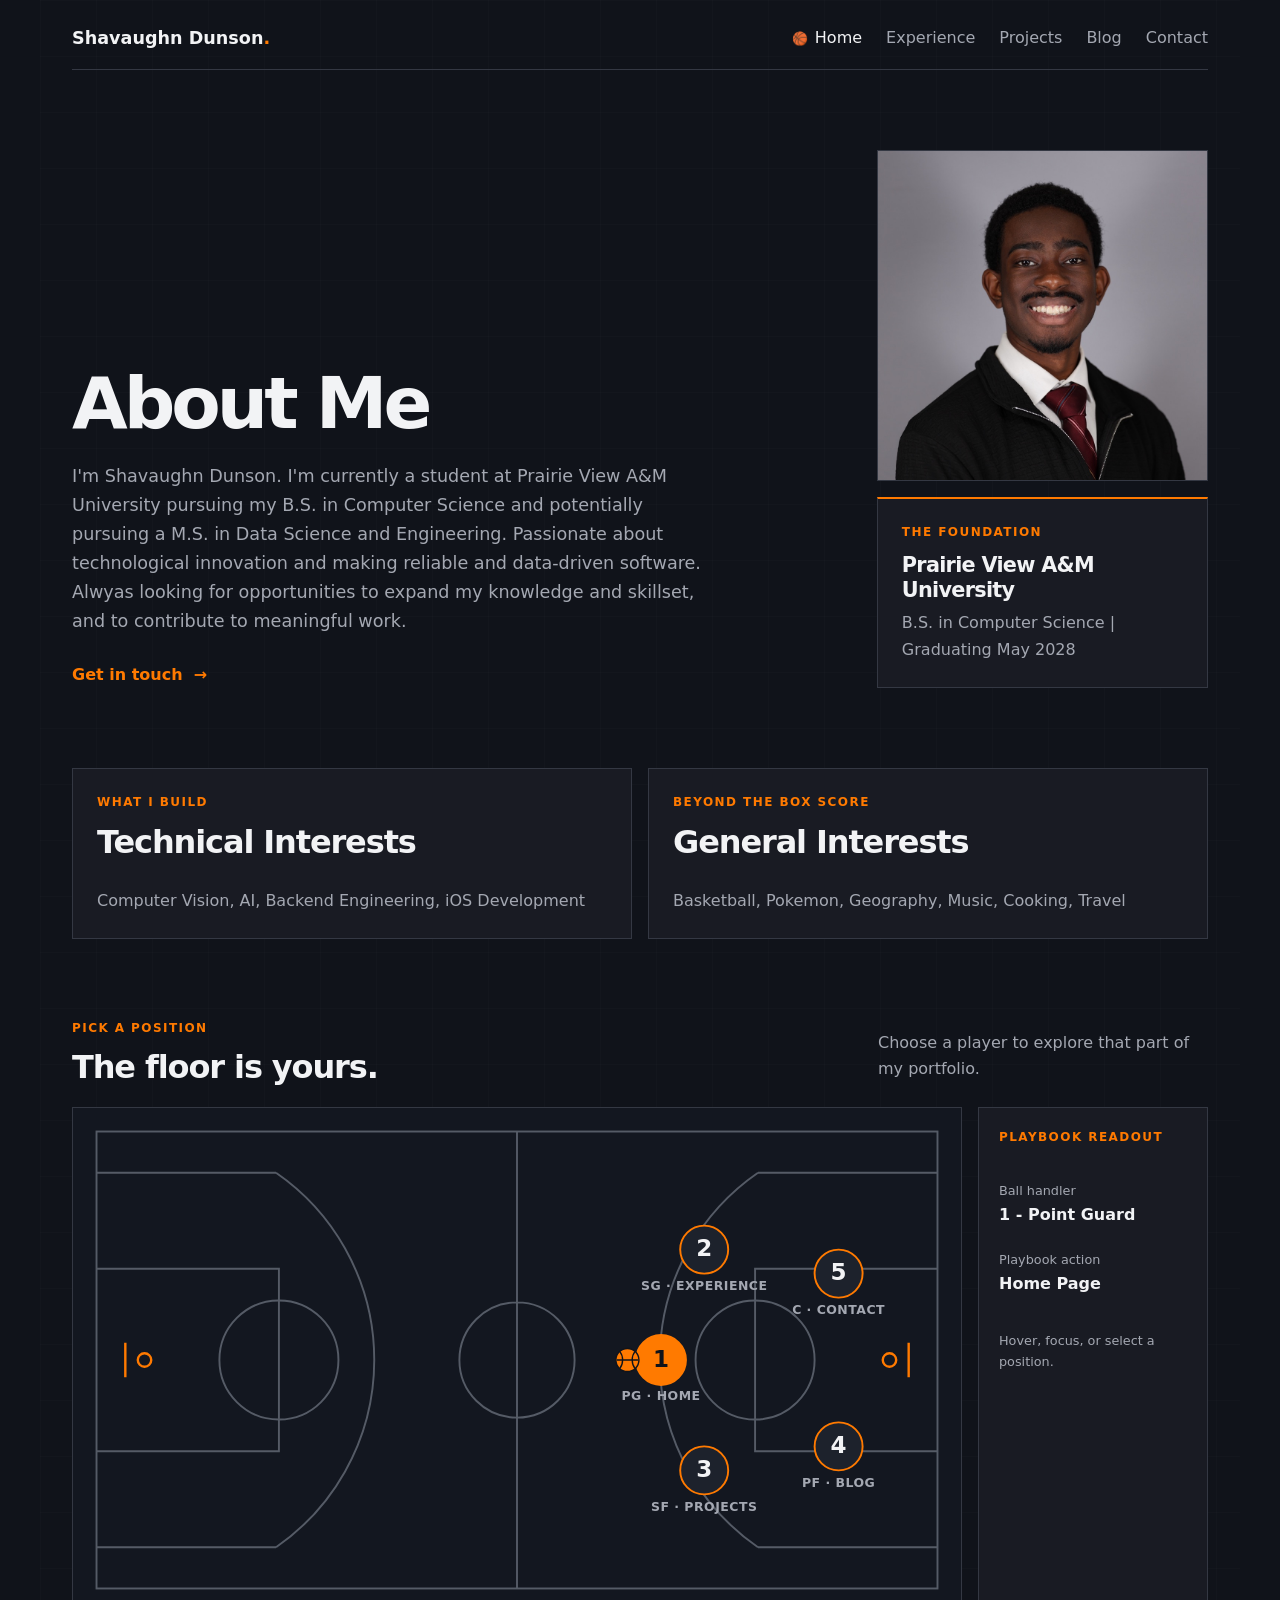
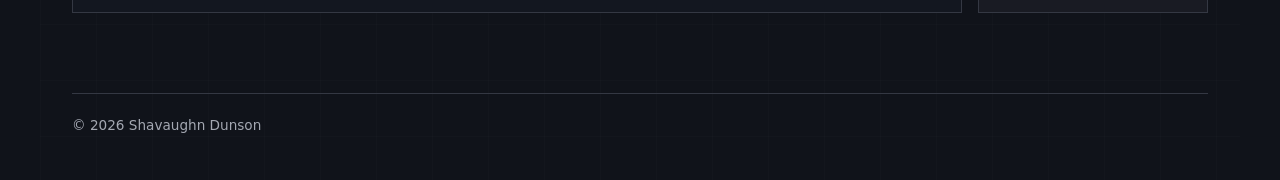
==== index.html @ 68ca3cb1 "Initial" ====
<!DOCTYPE html>
<html lang="en">
<head>
	<meta charset="UTF-8">
	<meta name="viewport" content="width=device-width, initial-scale=1.0">
	<meta name="description" content="The personal website of Shavaughn Dunson.">
	<title>Shavaughn Dunson | Home</title>
	<link rel="stylesheet" href="styles.css">
</head>
<body>
	<header class="site-header">
		<a class="site-name" href="index.html">Shavaughn Dunson<span>.</span></a>
		<nav aria-label="Main navigation">
			<a href="index.html" aria-current="page">Home</a>
			<a href="experience.html">Experience</a>
			<a href="projects.html">Projects</a>
			<a href="blog.html">Blog</a>
			<a href="contact.html">Contact</a>
		</nav>
	</header>

	<main>
		<section class="home-intro" aria-labelledby="intro-heading">
			<div class="intro-copy">
				<h1 id="intro-heading">About Me</h1>
				<p>I'm Shavaughn Dunson. I'm currently a student at Prairie View A&amp;M University pursuing my B.S. in Computer Science and potentially pursuing a M.S. in Data Science and Engineering. Passionate about technological innovation and making reliable and data-driven software. Alwyas looking for opportunities to expand my knowledge and skillset, and to contribute to meaningful work.</p>
				<a class="text-link" href="contact.html">Get in touch <span aria-hidden="true">→</span></a>
			</div>
			<div class="intro-aside">
				<img class="headshot" src="images/headshot.jpeg" alt="Portrait of Shavaughn Dunson">
				<aside class="education-card" aria-label="Education">
					<p class="eyebrow">The foundation</p>
					<h2>Prairie View A&amp;M University</h2>
					<p>B.S. in Computer Science | Graduating May 2028
                    </p>
				</aside>
			</div>
		</section>

		<section class="home-columns" aria-label="About and interests">
			<article>
				<p class="eyebrow">What I Build</p>
				<h2>Technical Interests</h2>
				<p>
					Computer Vision, AI, Backend Engineering, iOS Development
				</p>
			</article>
			<article>
				<p class="eyebrow">Beyond the Box Score</p>
				<h2>General Interests</h2>
				<p>
					Basketball, Pokemon, Geography, Music, Cooking, Travel
				</p>
			</article>
		</section>

		<section class="home-court-section" aria-labelledby="court-heading">
			<div class="section-heading">
				<div>
					<p class="eyebrow">Pick a position</p>
					<h2 id="court-heading">The floor is yours.</h2>
				</div>
				<p>Choose a player to explore that part of my portfolio.</p>
			</div>

			<div class="court-layout">
				<div class="court-frame">
					<svg class="court" viewBox="0 0 900 500" role="group" aria-labelledby="court-title court-description">
						<title id="court-title">Five-position basketball court navigation</title>
						<desc id="court-description">A full basketball court with sidelines, baselines, baskets, keys, free-throw circles, three-point lines, and center circle. Select a numbered player to visit a page.</desc>
						<rect class="court-boundary" x="12" y="12" width="876" height="476"/>
						<path class="court-line" d="M450 12v476 M450 190a60 60 0 1 0 0 120a60 60 0 1 0 0-120"/>
						<path class="court-line" d="M12 155h190v190H12 M888 155H698v190h190"/>
						<circle class="court-line" cx="202" cy="250" r="62"/>
						<circle class="court-line" cx="698" cy="250" r="62"/>
						<path class="court-line" d="M12 55h187 M12 445h187 M701 55h187 M701 445h187"/>
						<path class="court-line" d="M199 55a237 237 0 0 1 0 390 M701 55a237 237 0 0 0 0 390"/>
						<path class="court-hoop" d="M42 232v36 M858 232v36"/>
						<circle class="court-hoop" cx="62" cy="250" r="7"/>
						<circle class="court-hoop" cx="838" cy="250" r="7"/>

						<a class="court-position" href="index.html" data-position="1" data-role="Point Guard" data-destination="Home Page" data-ball-x="565" data-ball-y="250" aria-label="1, Point Guard, Home Page">
							<circle class="position-ring" cx="600" cy="250" r="25"/>
							<text x="600" y="257">1</text>
							<text class="position-label" x="600" y="292">PG · HOME</text>
						</a>
						<a class="court-position" href="experience.html" data-position="2" data-role="Shooting Guard" data-destination="Experience Page" data-ball-x="605" data-ball-y="135" aria-label="2, Shooting Guard, Experience Page">
							<circle class="position-ring" cx="645" cy="135" r="25"/>
							<text x="645" y="142">2</text>
							<text class="position-label" x="645" y="177">SG · EXPERIENCE</text>
						</a>
						<a class="court-position" href="projects.html" data-position="3" data-role="Small Forward" data-destination="Projects Page" data-ball-x="605" data-ball-y="365" aria-label="3, Small Forward, Projects Page">
							<circle class="position-ring" cx="645" cy="365" r="25"/>
							<text x="645" y="372">3</text>
							<text class="position-label" x="645" y="407">SF · PROJECTS</text>
						</a>
						<a class="court-position" href="blog.html" data-position="4" data-role="Power Forward" data-destination="Blog Page" data-ball-x="745" data-ball-y="340" aria-label="4, Power Forward, Blog Page">
							<circle class="position-ring" cx="785" cy="340" r="25"/>
							<text x="785" y="347">4</text>
							<text class="position-label" x="785" y="382">PF · BLOG</text>
						</a>
						<a class="court-position" href="contact.html" data-position="5" data-role="Center" data-destination="Contact Page" data-ball-x="745" data-ball-y="160" aria-label="5, Center, Contact Page">
							<circle class="position-ring" cx="785" cy="160" r="25"/>
							<text x="785" y="167">5</text>
							<text class="position-label" x="785" y="202">C · CONTACT</text>
						</a>

						<g id="court-ball" class="court-ball" transform="translate(565 250)" aria-hidden="true">
							<circle r="12"/>
							<path d="M-8-9c4 5 4 13 0 18M8-9c-4 5-4 13 0 18M-11 0h22"/>
						</g>
					</svg>
				</div>
				<aside class="playbook" aria-live="polite">
					<p class="eyebrow">Playbook readout</p>
					<p class="readout-label">Ball handler</p>
					<p id="ball-handler" class="readout-value">1 - Point Guard</p>
					<p class="readout-label">Playbook action</p>
					<p id="playbook-action" class="readout-value">Home Page</p>
					<p class="playbook-hint">Hover, focus, or select a position.</p>
				</aside>
			</div>
		</section>

	</main>

	<footer>
		<p>&copy; 2026 Shavaughn Dunson</p>
	</footer>
	<script src="court.js"></script>
</body>
</html>
---- styles.css ----
:root {
	color-scheme: dark;
	font: 16px/1.65 "Space Grotesk", Inter, system-ui, sans-serif;
	background: #10131a;
	color: #f2f3f5;
	--background: #10131a;
	--panel: #191b23;
	--panel-raised: #20232d;
	--text: #f2f3f5;
	--muted: #a4a8b2;
	--line: #343843;
	--accent: #ff7a00;
}

* {
	box-sizing: border-box;
}

body {
	max-width: 1200px;
	margin: 0 auto;
	padding: 1.5rem 2rem;
	background-image:
		linear-gradient(rgba(255, 255, 255, .012) 1px, transparent 1px),
		linear-gradient(90deg, rgba(255, 255, 255, .012) 1px, transparent 1px);
	background-size: 56px 56px;
}

a {
	color: var(--accent);
}

a:hover {
	color: #ffb268;
}

.site-header {
	display: flex;
	flex-wrap: wrap;
	align-items: center;
	justify-content: space-between;
	gap: 1rem;
	margin-bottom: 4rem;
	padding-bottom: 1rem;
	border-bottom: 1px solid var(--line);
}

.site-name {
	color: var(--text);
	font-size: 1.1rem;
	font-weight: 700;
	text-decoration: none;
}

.site-name span {
	color: var(--accent);
}

nav {
	display: flex;
	flex-wrap: wrap;
	gap: .5rem 1.5rem;
}

nav a {
	color: var(--muted);
	text-decoration: none;
}

nav a:hover,
nav a[aria-current="page"] {
	color: var(--text);
}

nav a[aria-current="page"]::before {
	content: "🏀";
	display: inline-block;
	margin-right: .4rem;
	font-size: .8em;
}

h1,
h2,
h3,
p {
	margin-top: 0;
}

h1,
h2,
h3 {
	line-height: 1.2;
}

h1 {
	margin-bottom: 1rem;
	font-size: clamp(2.4rem, 6vw, 4.5rem);
	letter-spacing: -.055em;
}

h2 {
	font-size: clamp(1.5rem, 3vw, 2rem);
	letter-spacing: -.035em;
}

main > section {
	margin-top: 5rem;
}

.home-intro {
	display: grid;
	grid-template-columns: minmax(0, 1.6fr) minmax(220px, .7fr);
	gap: 3rem;
	align-items: end;
}

.intro-copy > p:not(.eyebrow) {
	max-width: 650px;
	color: var(--muted);
	font-size: 1.1rem;
}

.eyebrow {
	margin-bottom: .6rem;
	color: var(--accent);
	font-size: .75rem;
	font-weight: 700;
	letter-spacing: .12em;
	text-transform: uppercase;
}

.education-card,
.playbook,
.content-card,
.post-link,
.home-columns article {
	border: 1px solid var(--line);
	background: var(--panel);
}

.education-card {
	padding: 1.5rem;
	border-top: 2px solid var(--accent);
}

.intro-aside {
	display: grid;
	gap: 1rem;
}

.headshot {
	display: block;
	width: 100%;
	aspect-ratio: 1;
	max-width: 340px;
	border: 1px solid var(--line);
	object-fit: cover;
}

.education-card h2 {
	margin-bottom: .5rem;
	font-size: 1.3rem;
}

.education-card p:last-child {
	margin-bottom: 0;
	color: var(--muted);
}

.text-link {
	display: inline-block;
	margin-top: .5rem;
	font-weight: 700;
	text-decoration: none;
}

.text-link span {
	margin-left: .35rem;
}

.section-heading {
	display: flex;
	flex-wrap: wrap;
	align-items: end;
	justify-content: space-between;
	gap: .5rem 2rem;
	margin-bottom: 1.25rem;
}

.section-heading h2 {
	margin-bottom: 0;
}

.section-heading > p {
	max-width: 330px;
	margin-bottom: .25rem;
	color: var(--muted);
}

.court-layout {
	display: grid;
	grid-template-columns: minmax(0, 1fr) 230px;
	gap: 1rem;
	align-items: stretch;
}

.court-frame {
	min-width: 0;
	padding: .75rem;
	overflow: hidden;
	border: 1px solid var(--line);
	background: #131720;
}

.court {
	display: block;
	width: 100%;
	height: auto;
}

.court-boundary,
.court-line {
	fill: none;
	stroke: #555b66;
	stroke-width: 2;
}

.court-hoop {
	fill: none;
	stroke: var(--accent);
	stroke-width: 2.5;
}

.court-position {
	cursor: pointer;
	outline: none;
	text-decoration: none;
}

.position-ring {
	fill: #1d222c;
	stroke: var(--accent);
	stroke-width: 2;
	transition: fill .15s ease, stroke-width .15s ease;
}

.court-position > text {
	fill: var(--text);
	font-family: inherit;
	font-size: 24px;
	font-weight: 700;
	text-anchor: middle;
}

.court-position .position-label {
	fill: var(--muted);
	font-size: 13px;
	font-weight: 700;
	letter-spacing: .5px;
}

.court-position:hover .position-ring,
.court-position:focus .position-ring,
.court-position.is-active .position-ring {
	fill: var(--accent);
	stroke-width: 4;
}

.court-position:hover > text:not(.position-label),
.court-position:focus > text:not(.position-label),
.court-position.is-active > text:not(.position-label) {
	fill: #10131a;
}

.court-position:focus .position-label,
.court-position:hover .position-label {
	fill: var(--text);
}

.court-ball {
	pointer-events: none;
	transition: transform .25s ease;
}

.court-ball circle {
	fill: var(--accent);
	stroke: #10131a;
	stroke-width: 1.5;
}

.court-ball path {
	fill: none;
	stroke: #10131a;
	stroke-width: 1.4;
}

.playbook {
	align-self: stretch;
	padding: 1.25rem;
}

.playbook .eyebrow {
	margin-bottom: 2rem;
}

.readout-label {
	margin-bottom: .1rem;
	color: var(--muted);
	font-size: .8rem;
}

.readout-value {
	margin-bottom: 1.25rem;
	font-weight: 700;
}

.playbook-hint {
	margin: 2rem 0 0;
	color: var(--muted);
	font-size: .8rem;
}

.home-columns {
	display: grid;
	grid-template-columns: repeat(2, minmax(0, 1fr));
	gap: 1rem;
}

.home-columns article {
	padding: 1.5rem;
}

.home-columns article > p:last-child {
	margin-bottom: 0;
	color: var(--muted);
}

.page-heading {
	max-width: 720px;
	margin-bottom: 2.5rem;
}

.page-heading > p:last-child {
	color: var(--muted);
}

.content-card {
	margin: 1.25rem 0;
	padding: 1.5rem;
}

.content-card h2 {
	margin-bottom: .5rem;
}

.content-card h3 {
	margin: 1.5rem 0 .75rem;
	font-size: 1rem;
}

.muted {
	color: var(--muted);
}

.tag-list {
	display: flex;
	flex-wrap: wrap;
	gap: .5rem;
	margin: 0;
	padding: 0;
	list-style: none;
}

.tag-list li {
	padding: .2rem .65rem;
	border: 1px solid #57504b;
	border-radius: 3px;
	color: #ffc184;
	font-size: .85rem;
}

.project-list,
.post-list {
	display: grid;
	gap: 1rem;
}

.project-card:has(.project-image) {
	display: grid;
	grid-template-columns: minmax(180px, .75fr) minmax(0, 1.5fr);
	gap: 1.5rem;
	align-items: start;
}

.project-image {
	display: block;
	width: 100%;
	height: auto;
	border: 1px solid var(--line);
	object-fit: cover;
}

.media-placeholder {
	display: grid;
	min-height: 170px;
	place-items: center;
	border: 1px dashed #555b66;
	background:
		linear-gradient(transparent 49.5%, #343843 49.5%, #343843 50.5%, transparent 50.5%),
		linear-gradient(90deg, transparent 49.5%, #343843 49.5%, #343843 50.5%, transparent 50.5%),
		#151922;
	color: var(--muted);
	text-align: center;
}

.project-meta {
	margin-bottom: .75rem;
	color: var(--muted);
	font-size: .85rem;
}

.project-links {
	display: flex;
	flex-wrap: wrap;
	gap: 1rem;
	margin: 1.25rem 0 0;
}

.post-link {
	display: block;
	padding: 1.5rem;
	color: var(--text);
	text-decoration: none;
	transition: border-color .15s ease, transform .15s ease;
}

.post-link:hover {
	transform: translateX(4px);
	border-color: var(--accent);
	color: var(--text);
}

.post-link h2 {
	margin-bottom: .5rem;
	font-size: 1.3rem;
}

.post-date {
	display: block;
	margin-bottom: .5rem;
	color: var(--muted);
	font-size: .85rem;
}

.post-link p {
	margin-bottom: 0;
	color: var(--muted);
}

.back-link {
	display: inline-block;
	margin-bottom: 2rem;
	text-decoration: none;
}

.article-body {
	max-width: 720px;
}

.article-body p {
	margin-bottom: 1.25rem;
	color: #d3d5da;
}

.article-body pre {
	overflow-x: auto;
	padding: 1.25rem;
	border: 1px solid var(--line);
	background: #0b0e15;
	color: #ffc184;
}

.court-principle {
	margin: 2rem 0;
	padding: 1rem 1.25rem;
	border-left: 3px solid var(--accent);
	background: var(--panel);
}

.detail-list {
	display: grid;
	grid-template-columns: repeat(2, minmax(0, 1fr));
	gap: .75rem;
	margin: 0;
	padding: 0;
	list-style: none;
}

.detail-list li {
	padding: .85rem 1rem;
	border: 1px solid var(--line);
	background: var(--panel-raised);
}

.detail-list strong {
	display: block;
	color: var(--muted);
	font-size: .8rem;
	font-weight: 400;
}

footer {
	margin-top: 5rem;
	padding: 1.25rem 0;
	border-top: 1px solid var(--line);
	color: var(--muted);
	font-size: .85rem;
}

footer p {
	margin: 0;
}

@media (max-width: 760px) {
	body {
		padding: 1.25rem;
	}

	.site-header {
		margin-bottom: 3rem;
	}

	.home-intro {
		grid-template-columns: 1fr;
		gap: 2rem;
	}

	.education-card {
		max-width: 440px;
	}

	.headshot {
		max-width: 440px;
	}

	.court-layout {
		grid-template-columns: 1fr;
	}

	.playbook {
		display: grid;
		grid-template-columns: repeat(2, minmax(0, 1fr));
		gap: .15rem 1rem;
	}

	.playbook .eyebrow,
	.playbook-hint {
		grid-column: 1 / -1;
	}

	.playbook .eyebrow {
		margin-bottom: .75rem;
	}

	.playbook-hint {
		margin-top: .5rem;
	}
}

@media (max-width: 540px) {
	body {
		padding: 1rem;
	}

	.site-header {
		align-items: flex-start;
		flex-direction: column;
		gap: .75rem;
	}

	nav {
		gap: .5rem 1rem;
	}

	main > section {
		margin-top: 3.5rem;
	}

	.home-columns,
	.detail-list,
	.project-card:has(.project-image) {
		grid-template-columns: 1fr;
	}

	.project-card:has(.project-image) .project-image {
		max-height: 320px;
		object-fit: contain;
	}

	.court-frame {
		padding: .35rem;
	}

	.court-position .position-label {
		font-size: 17px;
	}
}

@media (prefers-reduced-motion: reduce) {
	*,
	*::before,
	*::after {
		scroll-behavior: auto !important;
		transition-duration: .01ms !important;
	}
}
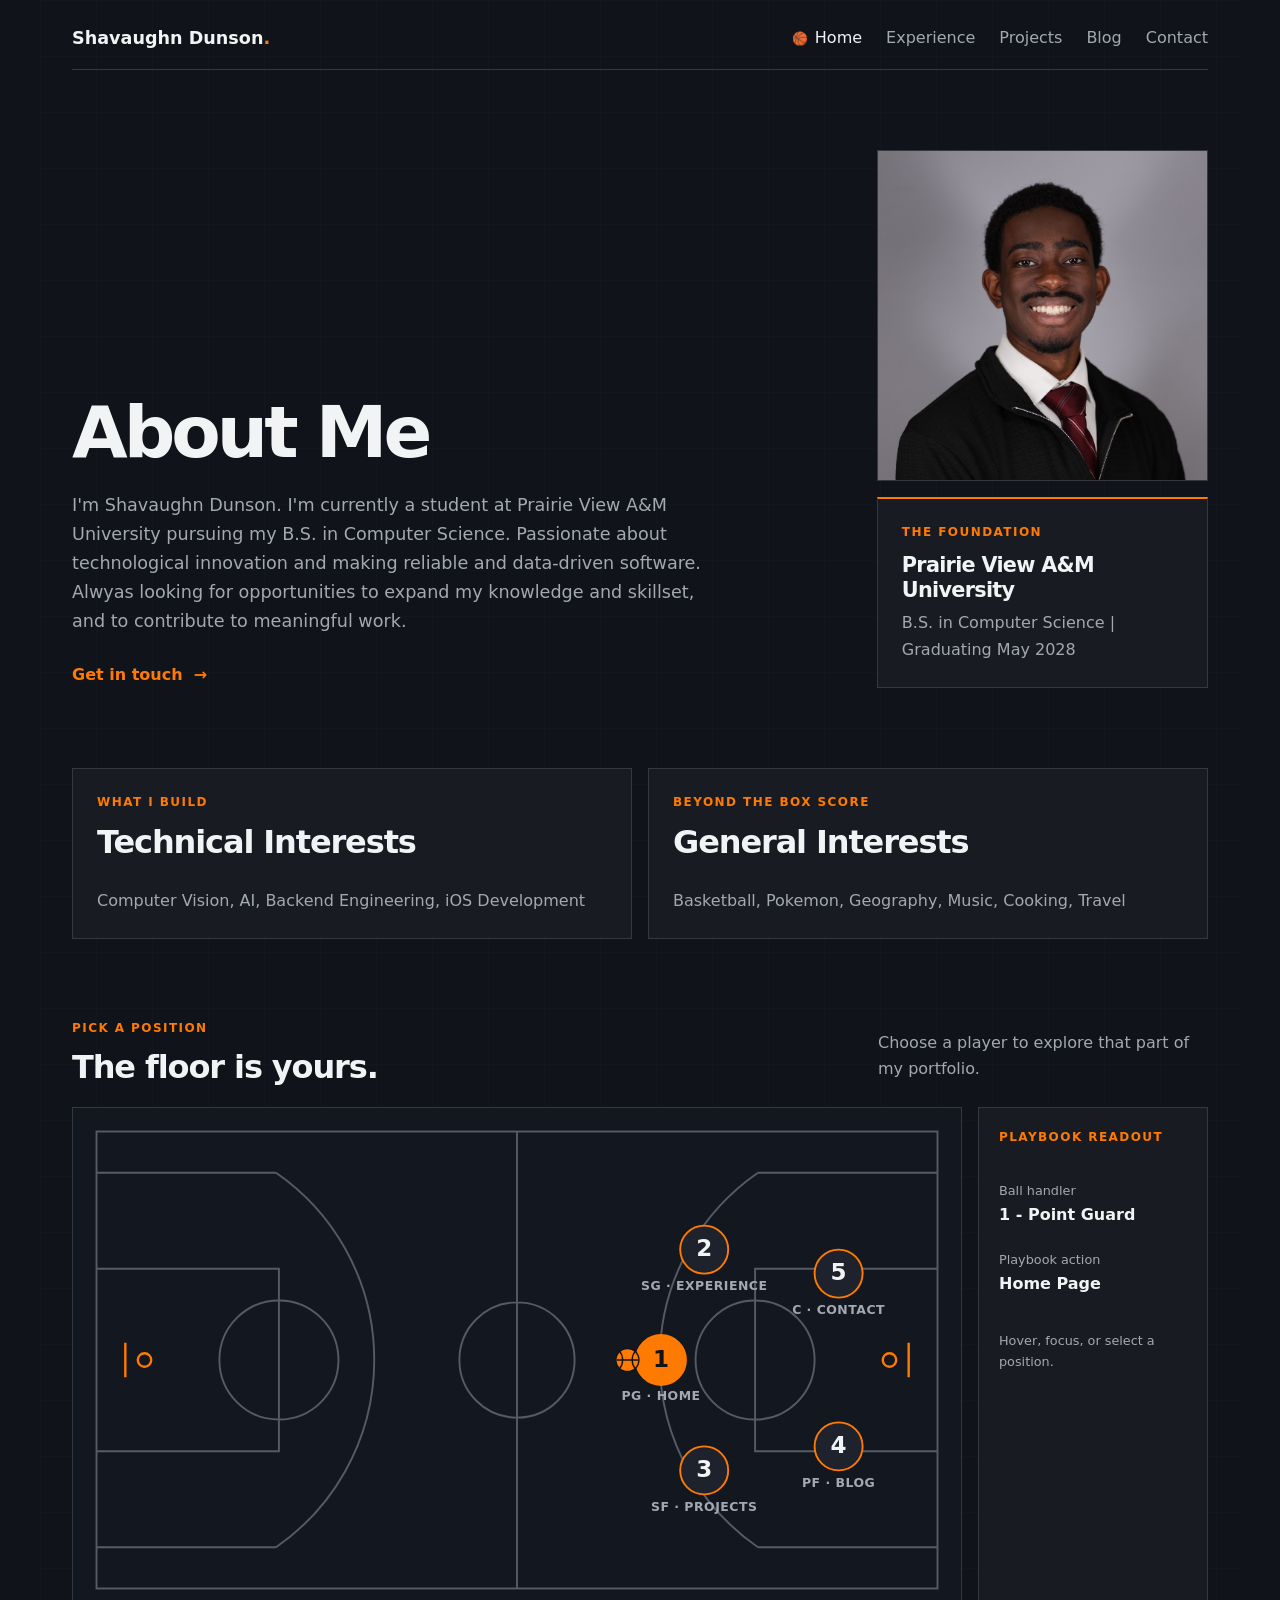
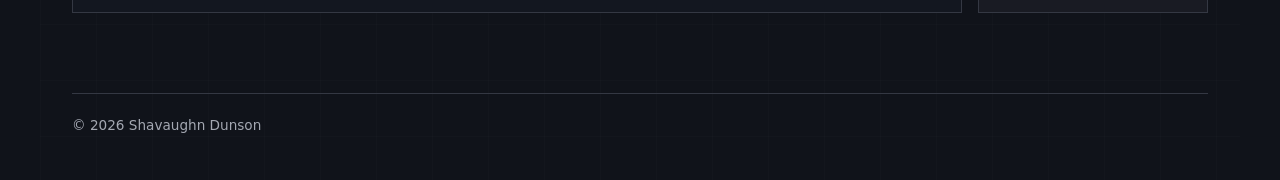
==== commit 9bd14213: "Small tweak" ====
--- a/index.html
+++ b/index.html
@@ -9,13 +9,13 @@
 </head>
 <body>
 	<header class="site-header">
-		<a class="site-name" href="index.html">Shavaughn Dunson<span>.</span></a>
+		<a class="site-name" href="./">Shavaughn Dunson<span>.</span></a>
 		<nav aria-label="Main navigation">
-			<a href="index.html" aria-current="page">Home</a>
-			<a href="experience.html">Experience</a>
-			<a href="projects.html">Projects</a>
-			<a href="blog.html">Blog</a>
-			<a href="contact.html">Contact</a>
+			<a href="./" aria-current="page">Home</a>
+			<a href="experience/">Experience</a>
+			<a href="projects/">Projects</a>
+			<a href="blog/">Blog</a>
+			<a href="contact/">Contact</a>
 		</nav>
 	</header>
 
@@ -23,8 +23,8 @@
 		<section class="home-intro" aria-labelledby="intro-heading">
 			<div class="intro-copy">
 				<h1 id="intro-heading">About Me</h1>
-				<p>I'm Shavaughn Dunson. I'm currently a student at Prairie View A&amp;M University pursuing my B.S. in Computer Science and potentially pursuing a M.S. in Data Science and Engineering. Passionate about technological innovation and making reliable and data-driven software. Alwyas looking for opportunities to expand my knowledge and skillset, and to contribute to meaningful work.</p>
-				<a class="text-link" href="contact.html">Get in touch <span aria-hidden="true">→</span></a>
+				<p>I'm Shavaughn Dunson. I'm currently a student at Prairie View A&amp;M University pursuing my B.S. in Computer Science. Passionate about technological innovation and making reliable and data-driven software. Alwyas looking for opportunities to expand my knowledge and skillset, and to contribute to meaningful work.</p>
+				<a class="text-link" href="contact/">Get in touch <span aria-hidden="true">→</span></a>
 			</div>
 			<div class="intro-aside">
 				<img class="headshot" src="images/headshot.jpeg" alt="Portrait of Shavaughn Dunson">
@@ -79,27 +79,27 @@
 						<circle class="court-hoop" cx="62" cy="250" r="7"/>
 						<circle class="court-hoop" cx="838" cy="250" r="7"/>
 
-						<a class="court-position" href="index.html" data-position="1" data-role="Point Guard" data-destination="Home Page" data-ball-x="565" data-ball-y="250" aria-label="1, Point Guard, Home Page">
+						<a class="court-position" href="./" data-position="1" data-role="Point Guard" data-destination="Home Page" data-ball-x="565" data-ball-y="250" aria-label="1, Point Guard, Home Page">
 							<circle class="position-ring" cx="600" cy="250" r="25"/>
 							<text x="600" y="257">1</text>
 							<text class="position-label" x="600" y="292">PG · HOME</text>
 						</a>
-						<a class="court-position" href="experience.html" data-position="2" data-role="Shooting Guard" data-destination="Experience Page" data-ball-x="605" data-ball-y="135" aria-label="2, Shooting Guard, Experience Page">
+						<a class="court-position" href="experience/" data-position="2" data-role="Shooting Guard" data-destination="Experience Page" data-ball-x="605" data-ball-y="135" aria-label="2, Shooting Guard, Experience Page">
 							<circle class="position-ring" cx="645" cy="135" r="25"/>
 							<text x="645" y="142">2</text>
 							<text class="position-label" x="645" y="177">SG · EXPERIENCE</text>
 						</a>
-						<a class="court-position" href="projects.html" data-position="3" data-role="Small Forward" data-destination="Projects Page" data-ball-x="605" data-ball-y="365" aria-label="3, Small Forward, Projects Page">
+						<a class="court-position" href="projects/" data-position="3" data-role="Small Forward" data-destination="Projects Page" data-ball-x="605" data-ball-y="365" aria-label="3, Small Forward, Projects Page">
 							<circle class="position-ring" cx="645" cy="365" r="25"/>
 							<text x="645" y="372">3</text>
 							<text class="position-label" x="645" y="407">SF · PROJECTS</text>
 						</a>
-						<a class="court-position" href="blog.html" data-position="4" data-role="Power Forward" data-destination="Blog Page" data-ball-x="745" data-ball-y="340" aria-label="4, Power Forward, Blog Page">
+						<a class="court-position" href="blog/" data-position="4" data-role="Power Forward" data-destination="Blog Page" data-ball-x="745" data-ball-y="340" aria-label="4, Power Forward, Blog Page">
 							<circle class="position-ring" cx="785" cy="340" r="25"/>
 							<text x="785" y="347">4</text>
 							<text class="position-label" x="785" y="382">PF · BLOG</text>
 						</a>
-						<a class="court-position" href="contact.html" data-position="5" data-role="Center" data-destination="Contact Page" data-ball-x="745" data-ball-y="160" aria-label="5, Center, Contact Page">
+						<a class="court-position" href="contact/" data-position="5" data-role="Center" data-destination="Contact Page" data-ball-x="745" data-ball-y="160" aria-label="5, Center, Contact Page">
 							<circle class="position-ring" cx="785" cy="160" r="25"/>
 							<text x="785" y="167">5</text>
 							<text class="position-label" x="785" y="202">C · CONTACT</text>
